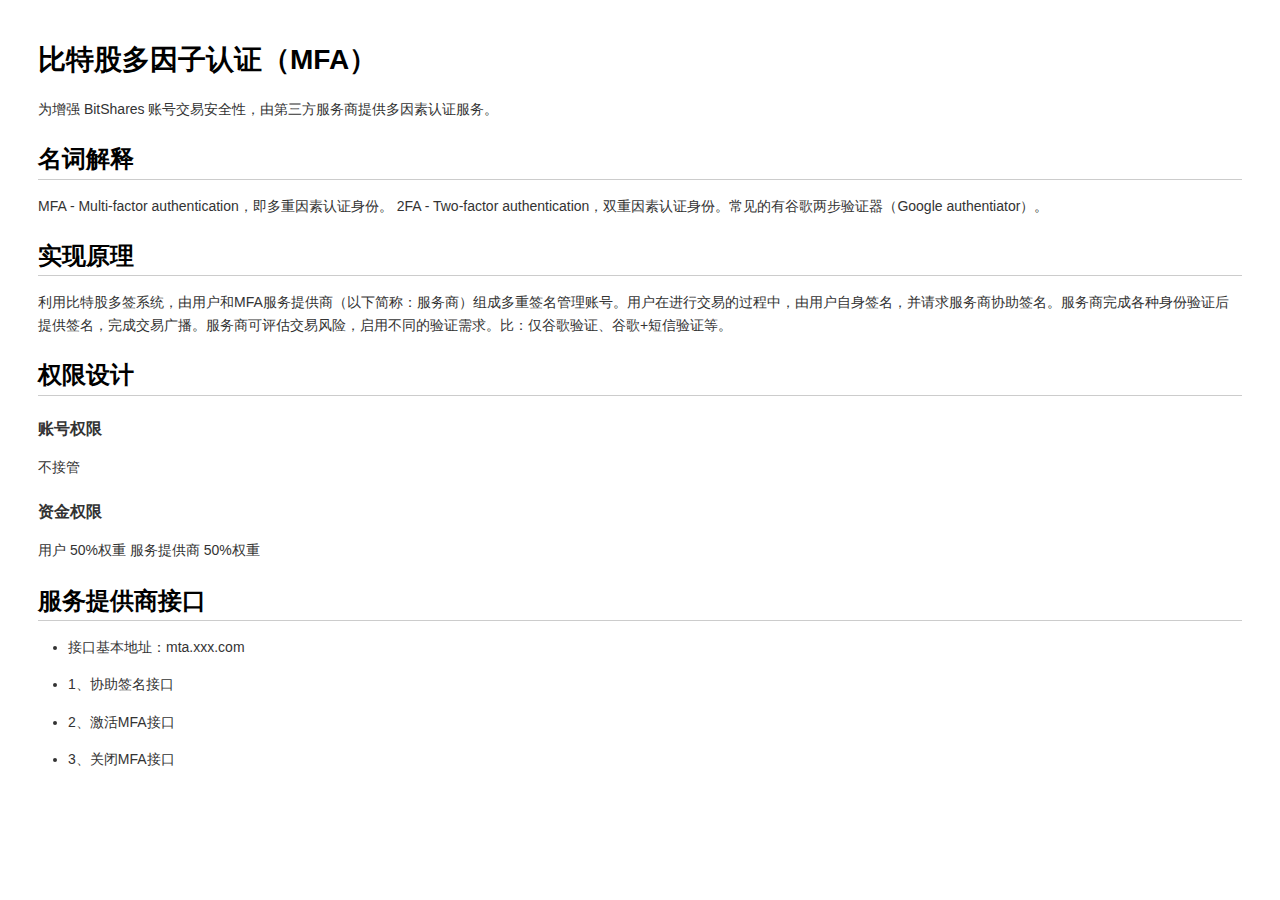
==== app/mfa.html @ 7974e0b2 "init mfa~" ====
<!DOCTYPE html>
<html>
<head>
<meta charset="utf-8">
<meta name="viewport" content="width=device-width,initial-scale=1,maximum-scale=1,user-scalable=0">
<link rel="stylesheet" href="/static/css/md.css">
</head>
<body>
<h1 id="-mfa-">比特股多因子认证（MFA）</h1>
<p>为增强 BitShares 账号交易安全性，由第三方服务商提供多因素认证服务。</p>
<h2 id="-">名词解释</h2>
<p>MFA - Multi-factor authentication，即多重因素认证身份。
2FA - Two-factor authentication，双重因素认证身份。常见的有谷歌两步验证器（Google authentiator）。</p>
<h2 id="-">实现原理</h2>
<p>利用比特股多签系统，由用户和MFA服务提供商（以下简称：服务商）组成多重签名管理账号。用户在进行交易的过程中，由用户自身签名，并请求服务商协助签名。服务商完成各种身份验证后提供签名，完成交易广播。服务商可评估交易风险，启用不同的验证需求。比：仅谷歌验证、谷歌+短信验证等。</p>
<h2 id="-">权限设计</h2>
<h4 id="-">账号权限</h4>
<p>不接管</p>
<h4 id="-">资金权限</h4>
<p>用户 50%权重
服务提供商 50%权重</p>
<h2 id="-">服务提供商接口</h2>
<ul>
<li>接口基本地址：mta.xxx.com</li>
<li>1、协助签名接口</li>
<li>2、激活MFA接口</li>
<li>3、关闭MFA接口</li>
</ul>
</body>
</html>
---- static/css/md.css ----
/*
Copyright (c) 2017 Chris Patuzzo
https://twitter.com/chrispatuzzo

Permission is hereby granted, free of charge, to any person obtaining a copy
of this software and associated documentation files (the "Software"), to deal
in the Software without restriction, including without limitation the rights
to use, copy, modify, merge, publish, distribute, sublicense, and/or sell
copies of the Software, and to permit persons to whom the Software is
furnished to do so, subject to the following conditions:

The above copyright notice and this permission notice shall be included in all
copies or substantial portions of the Software.

THE SOFTWARE IS PROVIDED "AS IS", WITHOUT WARRANTY OF ANY KIND, EXPRESS OR
IMPLIED, INCLUDING BUT NOT LIMITED TO THE WARRANTIES OF MERCHANTABILITY,
FITNESS FOR A PARTICULAR PURPOSE AND NONINFRINGEMENT. IN NO EVENT SHALL THE
AUTHORS OR COPYRIGHT HOLDERS BE LIABLE FOR ANY CLAIM, DAMAGES OR OTHER
LIABILITY, WHETHER IN AN ACTION OF CONTRACT, TORT OR OTHERWISE, ARISING FROM,
OUT OF OR IN CONNECTION WITH THE SOFTWARE OR THE USE OR OTHER DEALINGS IN THE
SOFTWARE.
*/

body {
  font-family: Helvetica, arial, sans-serif;
  font-size: 14px;
  line-height: 1.6;
  padding-top: 10px;
  padding-bottom: 10px;
  background-color: white;
  padding: 30px;
  color: #333;
}

body > *:first-child {
  margin-top: 0 !important;
}

body > *:last-child {
  margin-bottom: 0 !important;
}

a {
  color: #4183C4;
  text-decoration: none;
}

a.absent {
  color: #cc0000;
}

a.anchor {
  display: block;
  padding-left: 30px;
  margin-left: -30px;
  cursor: pointer;
  position: absolute;
  top: 0;
  left: 0;
  bottom: 0;
}

h1, h2, h3, h4, h5, h6 {
  margin: 20px 0 10px;
  padding: 0;
  font-weight: bold;
  -webkit-font-smoothing: antialiased;
  cursor: text;
  position: relative;
}

h2:first-child, h1:first-child, h1:first-child + h2, h3:first-child, h4:first-child, h5:first-child, h6:first-child {
  margin-top: 0;
  padding-top: 0;
}

h1:hover a.anchor, h2:hover a.anchor, h3:hover a.anchor, h4:hover a.anchor, h5:hover a.anchor, h6:hover a.anchor {
  text-decoration: none;
}

h1 tt, h1 code {
  font-size: inherit;
}

h2 tt, h2 code {
  font-size: inherit;
}

h3 tt, h3 code {
  font-size: inherit;
}

h4 tt, h4 code {
  font-size: inherit;
}

h5 tt, h5 code {
  font-size: inherit;
}

h6 tt, h6 code {
  font-size: inherit;
}

h1 {
  font-size: 28px;
  color: black;
}

h2 {
  font-size: 24px;
  border-bottom: 1px solid #cccccc;
  color: black;
}

h3 {
  font-size: 18px;
}

h4 {
  font-size: 16px;
}

h5 {
  font-size: 14px;
}

h6 {
  color: #777777;
  font-size: 14px;
}

p, blockquote, ul, ol, dl, li, table, pre {
  margin: 15px 0;
}

hr {
  border: 0 none;
  color: #cccccc;
  height: 4px;
  padding: 0;
}

body > h2:first-child {
  margin-top: 0;
  padding-top: 0;
}

body > h1:first-child {
  margin-top: 0;
  padding-top: 0;
}

body > h1:first-child + h2 {
  margin-top: 0;
  padding-top: 0;
}

body > h3:first-child, body > h4:first-child, body > h5:first-child, body > h6:first-child {
  margin-top: 0;
  padding-top: 0;
}

a:first-child h1, a:first-child h2, a:first-child h3, a:first-child h4, a:first-child h5, a:first-child h6 {
  margin-top: 0;
  padding-top: 0;
}

h1 p, h2 p, h3 p, h4 p, h5 p, h6 p {
  margin-top: 0;
}

li p.first {
  display: inline-block;
}

ul, ol {
  padding-left: 30px;
}

ul :first-child, ol :first-child {
  margin-top: 0;
}

ul :last-child, ol :last-child {
  margin-bottom: 0;
}

dl {
  padding: 0;
}

dl dt {
  font-size: 14px;
  font-weight: bold;
  font-style: italic;
  padding: 0;
  margin: 15px 0 5px;
}

dl dt:first-child {
  padding: 0;
}

dl dt > :first-child {
  margin-top: 0;
}

dl dt > :last-child {
  margin-bottom: 0;
}

dl dd {
  margin: 0 0 15px;
  padding: 0 15px;
}

dl dd > :first-child {
  margin-top: 0;
}

dl dd > :last-child {
  margin-bottom: 0;
}

blockquote {
  border-left: 4px solid #dddddd;
  padding: 0 15px;
  color: #777777;
}

blockquote > :first-child {
  margin-top: 0;
}

blockquote > :last-child {
  margin-bottom: 0;
}

table {
  padding: 0;
}
table tr {
  border-top: 1px solid #cccccc;
  background-color: white;
  margin: 0;
  padding: 0;
}

table tr:nth-child(2n) {
  background-color: #f8f8f8;
}

table tr th {
  font-weight: bold;
  border: 1px solid #cccccc;
  text-align: left;
  margin: 0;
  padding: 6px 13px;
}

table tr td {
  border: 1px solid #cccccc;
  text-align: left;
  margin: 0;
  padding: 6px 13px;
}

table tr th :first-child, table tr td :first-child {
  margin-top: 0;
}

table tr th :last-child, table tr td :last-child {
  margin-bottom: 0;
}

img {
  max-width: 100%;
}

span.frame {
  display: block;
  overflow: hidden;
}

span.frame > span {
  border: 1px solid #dddddd;
  display: block;
  float: left;
  overflow: hidden;
  margin: 13px 0 0;
  padding: 7px;
  width: auto;
}

span.frame span img {
  display: block;
  float: left;
}

span.frame span span {
  clear: both;
  color: #333333;
  display: block;
  padding: 5px 0 0;
}

span.align-center {
  display: block;
  overflow: hidden;
  clear: both;
}

span.align-center > span {
  display: block;
  overflow: hidden;
  margin: 13px auto 0;
  text-align: center;
}

span.align-center span img {
  margin: 0 auto;
  text-align: center;
}

span.align-right {
  display: block;
  overflow: hidden;
  clear: both;
}

span.align-right > span {
  display: block;
  overflow: hidden;
  margin: 13px 0 0;
  text-align: right;
}

span.align-right span img {
  margin: 0;
  text-align: right;
}

span.float-left {
  display: block;
  margin-right: 13px;
  overflow: hidden;
  float: left;
}

span.float-left span {
  margin: 13px 0 0;
}

span.float-right {
  display: block;
  margin-left: 13px;
  overflow: hidden;
  float: right;
}

span.float-right > span {
  display: block;
  overflow: hidden;
  margin: 13px auto 0;
  text-align: right;
}

code, tt {
  margin: 0 2px;
  padding: 0 5px;
  white-space: nowrap;
  border: 1px solid #eaeaea;
  background-color: #f8f8f8;
  border-radius: 3px;
}

pre code {
  margin: 0;
  padding: 0;
  white-space: pre;
  border: none;
  background: transparent;
}

.highlight pre {
  background-color: #f8f8f8;
  border: 1px solid #cccccc;
  font-size: 13px;
  line-height: 19px;
  overflow: auto;
  padding: 6px 10px;
  border-radius: 3px;
}

pre {
  background-color: #f8f8f8;
  border: 1px solid #cccccc;
  font-size: 13px;
  line-height: 19px;
  overflow: auto;
  padding: 6px 10px;
  border-radius: 3px;
}

pre code, pre tt {
  background-color: transparent;
  border: none;
}
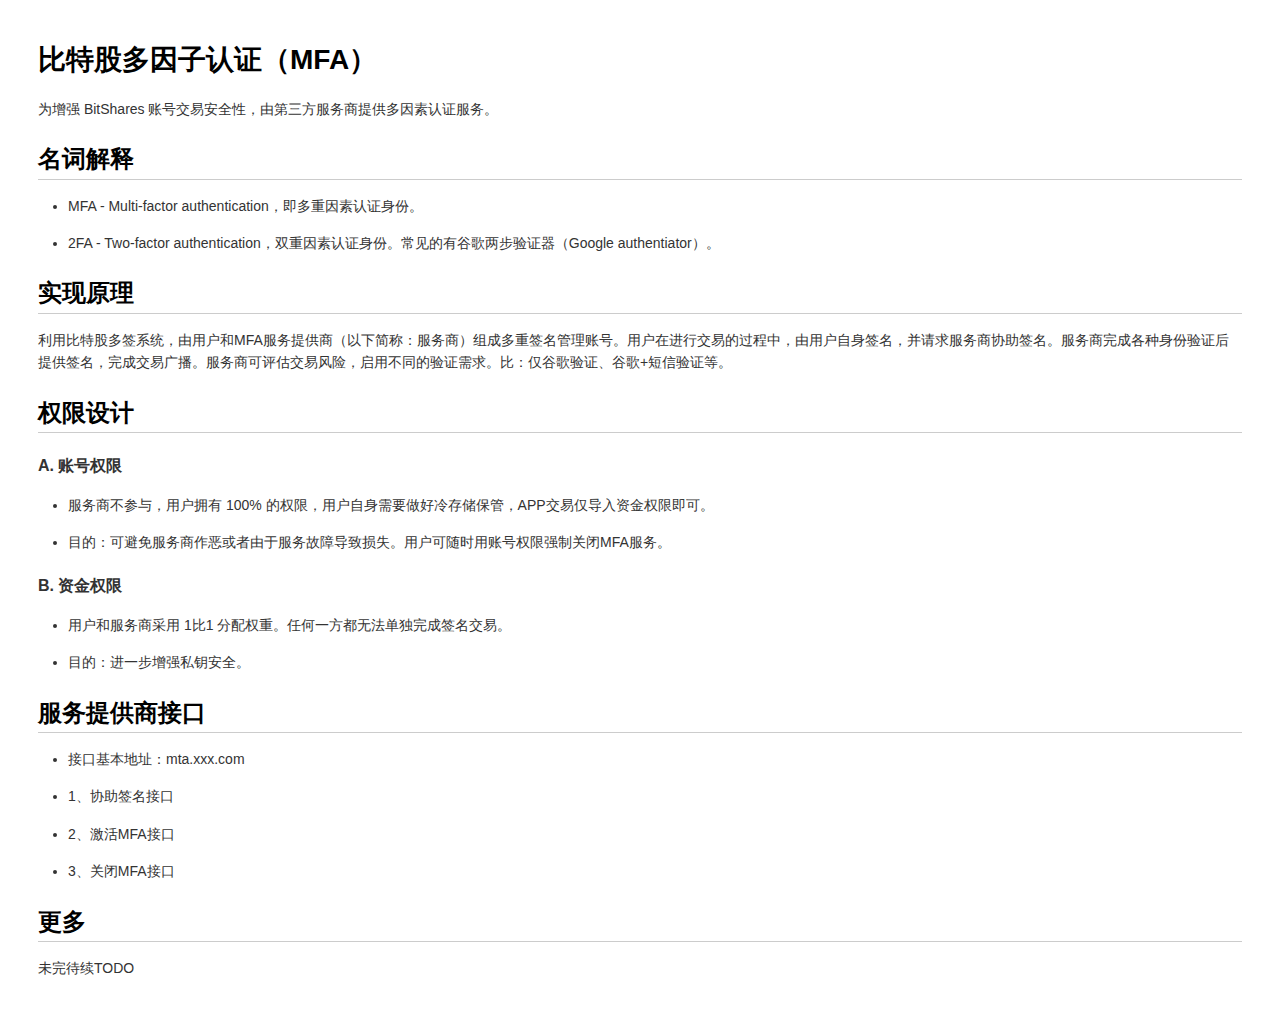
==== commit b0522a3a: "update mfa~" ====
--- a/app/mfa.html
+++ b/app/mfa.html
@@ -9,16 +9,23 @@
 <h1 id="-mfa-">比特股多因子认证（MFA）</h1>
 <p>为增强 BitShares 账号交易安全性，由第三方服务商提供多因素认证服务。</p>
 <h2 id="-">名词解释</h2>
-<p>MFA - Multi-factor authentication，即多重因素认证身份。
-2FA - Two-factor authentication，双重因素认证身份。常见的有谷歌两步验证器（Google authentiator）。</p>
+<ul>
+<li>MFA - Multi-factor authentication，即多重因素认证身份。</li>
+<li>2FA - Two-factor authentication，双重因素认证身份。常见的有谷歌两步验证器（Google authentiator）。</li>
+</ul>
 <h2 id="-">实现原理</h2>
 <p>利用比特股多签系统，由用户和MFA服务提供商（以下简称：服务商）组成多重签名管理账号。用户在进行交易的过程中，由用户自身签名，并请求服务商协助签名。服务商完成各种身份验证后提供签名，完成交易广播。服务商可评估交易风险，启用不同的验证需求。比：仅谷歌验证、谷歌+短信验证等。</p>
 <h2 id="-">权限设计</h2>
-<h4 id="-">账号权限</h4>
-<p>不接管</p>
-<h4 id="-">资金权限</h4>
-<p>用户 50%权重
-服务提供商 50%权重</p>
+<h4 id="a-">A. 账号权限</h4>
+<ul>
+<li>服务商不参与，用户拥有 100% 的权限，用户自身需要做好冷存储保管，APP交易仅导入资金权限即可。</li>
+<li>目的：可避免服务商作恶或者由于服务故障导致损失。用户可随时用账号权限强制关闭MFA服务。</li>
+</ul>
+<h4 id="b-">B. 资金权限</h4>
+<ul>
+<li>用户和服务商采用 1比1 分配权重。任何一方都无法单独完成签名交易。</li>
+<li>目的：进一步增强私钥安全。</li>
+</ul>
 <h2 id="-">服务提供商接口</h2>
 <ul>
 <li>接口基本地址：mta.xxx.com</li>
@@ -26,5 +33,7 @@
 <li>2、激活MFA接口</li>
 <li>3、关闭MFA接口</li>
 </ul>
+<h2 id="-">更多</h2>
+<p>未完待续TODO</p>
 </body>
 </html>